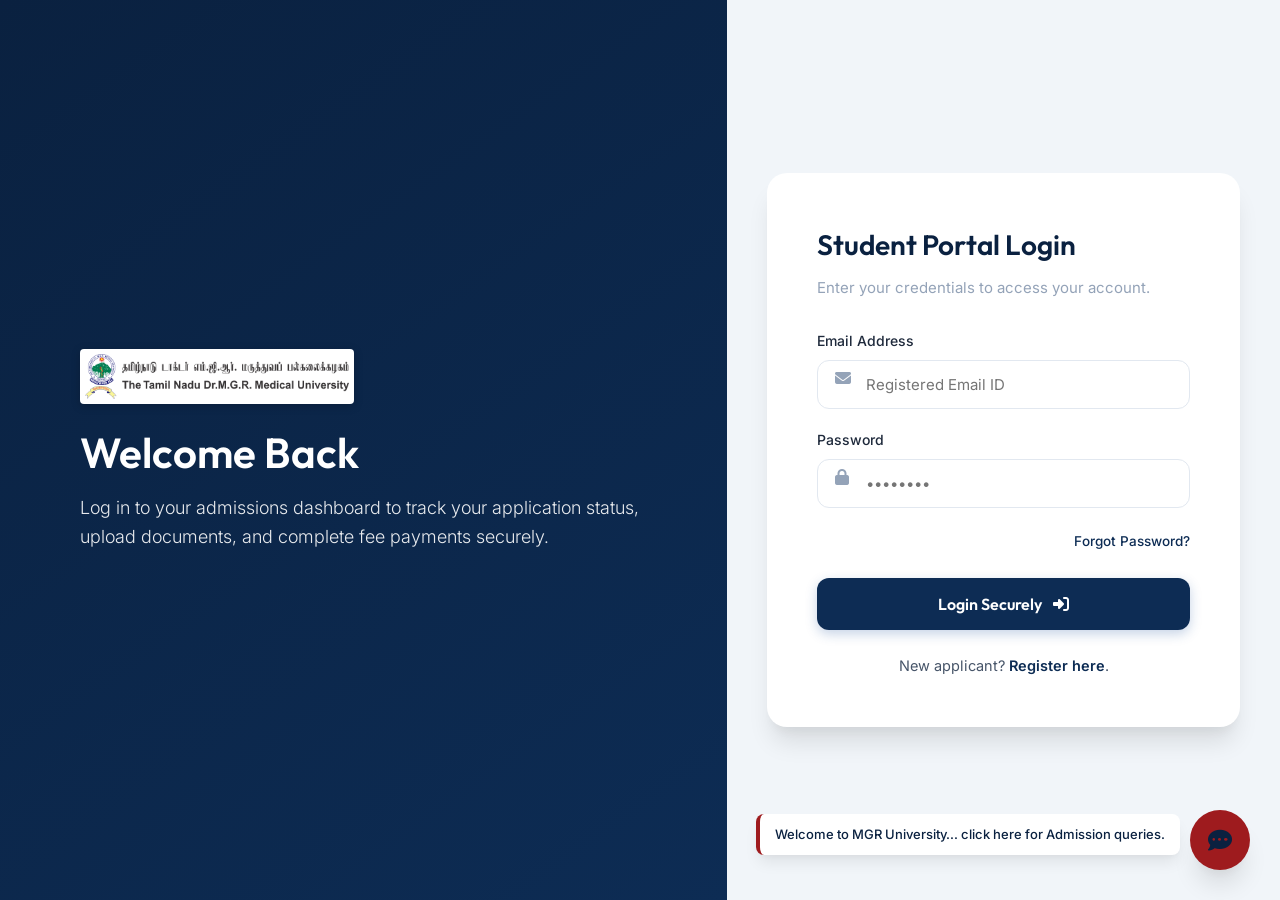
==== login.html @ fed4f210 "first commit" ====
<!DOCTYPE html>
<html lang="en">
<head>
    <meta charset="UTF-8">
    <meta name="viewport" content="width=device-width, initial-scale=1.0">
    <title>Student Login | The Tamil Nadu Dr.M.G.R. Medical University</title>
    <link rel="stylesheet" href="css/style.css">
</head>
<body>

    <div class="auth-wrapper">
        <!-- Sidebar Branding -->
        <div class="auth-sidebar">
            <div class="auth-sidebar-content">
                <div class="mgr-logo">
                    <img src="images/logo.png" alt="TNMGRMU Logo" style="height: 55px; filter: drop-shadow(0 2px 4px rgba(0,0,0,0.2)); background: white; padding: 5px; border-radius: 4px;" onerror="this.src='https://www.tnmgrmu.ac.in/images/tnmgrmu_logo.png'">
                </div>
                <h1>Welcome Back</h1>
                <p>Log in to your admissions dashboard to track your application status, upload documents, and complete fee payments securely.</p>
            </div>
        </div>

        <!-- Login Form -->
        <div class="auth-main">
            <div class="auth-card">
                <div class="auth-header">
                    <h2>Student Portal Login</h2>
                    <p>Enter your credentials to access your account.</p>
                </div>

                <form action="dashboard.html" method="GET" id="loginForm">
                    <div class="form-group">
                        <label for="email">Email Address</label>
                        <input type="email" id="email" name="email" placeholder="Registered Email ID" required>
                        <i class="fas fa-envelope icon"></i>
                    </div>

                    <div class="form-group">
                        <label for="password">Password</label>
                        <input type="password" id="password" name="password" placeholder="••••••••" required>
                        <i class="fas fa-lock icon"></i>
                    </div>

                    <div style="text-align: right; margin-bottom: 24px;">
                        <a href="#" style="font-size: 13.5px; font-weight: 500;">Forgot Password?</a>
                    </div>

                    <button type="submit" class="btn-primary">Login Securely <i class="fas fa-sign-in-alt" style="margin-left: 8px;"></i></button>
                </form>

                <div class="auth-footer">
                    <p>New applicant? <a href="signup.html" style="font-weight: 600;">Register here</a>.</p>
                </div>
            </div>
        </div>
    </div>

    <!-- Scripts -->
    <script src="js/main.js"></script>
</body>
</html>
---- css/style.css ----
@import url('https://fonts.googleapis.com/css2?family=Outfit:wght@300;400;500;600;700&family=Inter:wght@400;500;600&display=swap');
@import url('https://cdnjs.cloudflare.com/ajax/libs/font-awesome/6.4.0/css/all.min.css');

:root {
    /* TNMGRMU Branding Colors */
    --primary: #0D2C54;         /* Traditional Blue */
    --primary-dark: #0A2140;    /* Deep Navy */
    --primary-light: #E8EEF5;   /* Very Light Blue */
    
    --secondary: #9E1B1E;       /* Maroon/Red */
    --secondary-hover: #801416; /* Darker Maroon */
    --secondary-light: #F5E9E9; /* Light Red Tint */

    --accent: #E11D48;          /* Rose/Red for alerts */
    --success: #10B981;         /* Green for success */

    /* Neutrals */
    --text-dark: #1E293B;       /* Slate 800 */
    --text-mid: #475569;        /* Slate 600 */
    --text-light: #94A3B8;      /* Slate 400 */
    
    --bg-main: #F1F5F9;         /* Slate 100 */
    --bg-white: #FFFFFF;
    --border: #E2E8F0;          /* Slate 200 */
    
    /* Layout Variables */
    --radius-sm: 6px;
    --radius-md: 12px;
    --radius-lg: 20px;
    
    --shadow-sm: 0 4px 6px -1px rgba(0, 0, 0, 0.05), 0 2px 4px -1px rgba(0, 0, 0, 0.03);
    --shadow-md: 0 10px 15px -3px rgba(0, 0, 0, 0.08), 0 4px 6px -2px rgba(0, 0, 0, 0.04);
    --shadow-lg: 0 20px 25px -5px rgba(0, 0, 0, 0.1), 0 10px 10px -5px rgba(0, 0, 0, 0.04);
}

/* ─────────────────────────────────────────────────────────── */
/* BASE RESETS */
/* ─────────────────────────────────────────────────────────── */
* {
    margin: 0;
    padding: 0;
    box-sizing: border-box;
}

body {
    font-family: 'Inter', sans-serif;
    background-color: var(--bg-main);
    color: var(--text-mid);
    line-height: 1.6;
    min-height: 100vh;
    display: flex;
    flex-direction: column;
}

h1, h2, h3, h4, h5, h6 {
    font-family: 'Outfit', sans-serif;
    color: var(--text-dark);
    font-weight: 600;
}

a {
    text-decoration: none;
    color: var(--primary);
    transition: all 0.3s ease;
}

a:hover {
    color: var(--primary-dark);
}

/* ─────────────────────────────────────────────────────────── */
/* SPLIT SCREEN AUTHENTICATION LAYOUT */
/* ─────────────────────────────────────────────────────────── */
.auth-wrapper {
    display: flex;
    min-height: 100vh;
    width: 100%;
    background-color: var(--bg-white);
}

.auth-sidebar {
    flex: 1.2;
    background: linear-gradient(145deg, var(--primary-dark) 0%, var(--primary) 100%);
    position: relative;
    display: flex;
    flex-direction: column;
    justify-content: center;
    padding: 60px 80px;
    color: var(--bg-white);
    overflow: hidden;
}

.auth-sidebar::before {
    content: '';
    position: absolute;
    inset: 0;
    background-image: url('https://www.transparenttextures.com/patterns/cubes.png');
    opacity: 0.15;
    pointer-events: none;
}

.auth-sidebar-content {
    position: relative;
    z-index: 2;
    animation: fadeIn 1s cubic-bezier(0.16, 1, 0.3, 1);
}

.mgr-logo {
    font-family: 'Outfit', sans-serif;
    font-size: 32px;
    font-weight: 700;
    display: flex;
    align-items: center;
    gap: 12px;
    margin-bottom: 24px;
    color: var(--secondary);
}

.mgr-logo i {
    font-size: 36px;
    background: var(--bg-white);
    color: var(--primary-dark);
    width: 56px;
    height: 56px;
    display: flex;
    align-items: center;
    justify-content: center;
    border-radius: 12px;
}

.auth-sidebar h1 {
    color: var(--bg-white);
    font-size: 42px;
    margin-bottom: 16px;
    line-height: 1.2;
}

.auth-sidebar p {
    font-size: 18px;
    opacity: 0.9;
    font-weight: 300;
}

/* ─────────────────────────────────────────────────────────── */
/* FORM SECTION */
/* ─────────────────────────────────────────────────────────── */
.auth-main {
    flex: 1;
    display: flex;
    flex-direction: column;
    justify-content: center;
    align-items: center;
    padding: 40px;
    background: var(--bg-main);
}

.auth-card {
    background: var(--bg-white);
    width: 100%;
    max-width: 480px;
    border-radius: var(--radius-lg);
    box-shadow: var(--shadow-lg);
    padding: 50px;
    animation: slideUp 0.8s cubic-bezier(0.16, 1, 0.3, 1);
}

.auth-header {
    margin-bottom: 30px;
}

.auth-header h2 {
    font-size: 28px;
    color: var(--primary-dark);
    margin-bottom: 8px;
}

.auth-header p {
    color: var(--text-light);
    font-size: 15px;
}

.form-group {
    margin-bottom: 20px;
    position: relative;
}

.form-group label {
    display: block;
    margin-bottom: 8px;
    font-size: 14px;
    font-weight: 500;
    color: var(--text-dark);
}

.form-group input, .form-group select {
    width: 100%;
    padding: 14px 16px;
    padding-left: 48px;
    border: 1.5px solid var(--border);
    border-radius: var(--radius-md);
    font-family: inherit;
    font-size: 15px;
    color: var(--text-dark);
    background: var(--bg-white);
    transition: all 0.3s ease;
}

.form-group input:focus, .form-group select:focus {
    outline: none;
    border-color: var(--primary);
    box-shadow: 0 0 0 4px var(--primary-light);
}

.form-group i.icon {
    position: absolute;
    left: 18px;
    top: 40px;
    color: var(--text-light);
    font-size: 16px;
    transition: color 0.3s ease;
}

.form-group input:focus + i.icon, .form-group select:focus + i.icon {
    color: var(--primary);
}

/* BUTTONS */
.btn-primary {
    width: 100%;
    background: var(--primary);
    color: var(--bg-white);
    border: none;
    padding: 16px;
    border-radius: var(--radius-md);
    font-size: 16px;
    font-weight: 600;
    font-family: 'Outfit', sans-serif;
    cursor: pointer;
    transition: all 0.3s ease;
    box-shadow: 0 4px 12px rgba(26, 79, 156, 0.25);
}

.btn-primary:hover {
    background: var(--primary-dark);
    transform: translateY(-2px);
    box-shadow: 0 6px 16px rgba(26, 79, 156, 0.35);
}

/* CONSENT CHECKBOX */
.consent-box {
    background: var(--secondary-light);
    border: 1px solid rgba(245, 166, 35, 0.3);
    padding: 16px;
    border-radius: var(--radius-md);
    margin-bottom: 24px;
    display: flex;
    align-items: flex-start;
    gap: 12px;
}

.consent-box input[type="checkbox"] {
    margin-top: 4px;
    width: 18px;
    height: 18px;
    cursor: pointer;
}

.consent-box label {
    font-size: 12px;
    line-height: 1.5;
    color: var(--text-mid);
    cursor: pointer;
}

.consent-box label a {
    color: var(--primary);
    font-weight: 600;
    text-decoration: underline;
}

.auth-footer {
    text-align: center;
    margin-top: 24px;
    font-size: 14.5px;
}

/* ─────────────────────────────────────────────────────────── */
/* LEGAL DOCUMENTS (PRIVACY & TERMS) */
/* ─────────────────────────────────────────────────────────── */
.doc-header {
    background: var(--primary-dark);
    color: var(--bg-white);
    padding: 60px 20px;
    text-align: center;
}

.doc-header h1 {
    color: var(--secondary);
    font-size: 42px;
    margin-bottom: 12px;
}

.doc-container {
    max-width: 900px;
    margin: 40px auto;
    background: var(--bg-white);
    padding: 50px;
    border-radius: var(--radius-lg);
    box-shadow: var(--shadow-sm);
}

.doc-section {
    margin-bottom: 30px;
}

.doc-section h3 {
    font-size: 22px;
    color: var(--primary);
    margin-bottom: 16px;
    padding-bottom: 8px;
    border-bottom: 1px solid var(--border);
}

.doc-section p {
    margin-bottom: 14px;
}

.doc-nav {
    display: flex;
    justify-content: center;
    gap: 20px;
    margin-bottom: 20px;
}

.doc-nav a {
    padding: 10px 20px;
    background: var(--bg-main);
    border-radius: var(--radius-md);
    font-weight: 500;
}

.doc-nav a:hover {
    background: var(--primary-light);
}

/* ─────────────────────────────────────────────────────────── */
/* ANIMATIONS */
/* ─────────────────────────────────────────────────────────── */
@keyframes slideUp {
    from { opacity: 0; transform: translateY(30px); }
    to { opacity: 1; transform: translateY(0); }
}

@keyframes fadeIn {
    from { opacity: 0; }
    to { opacity: 1; }
}
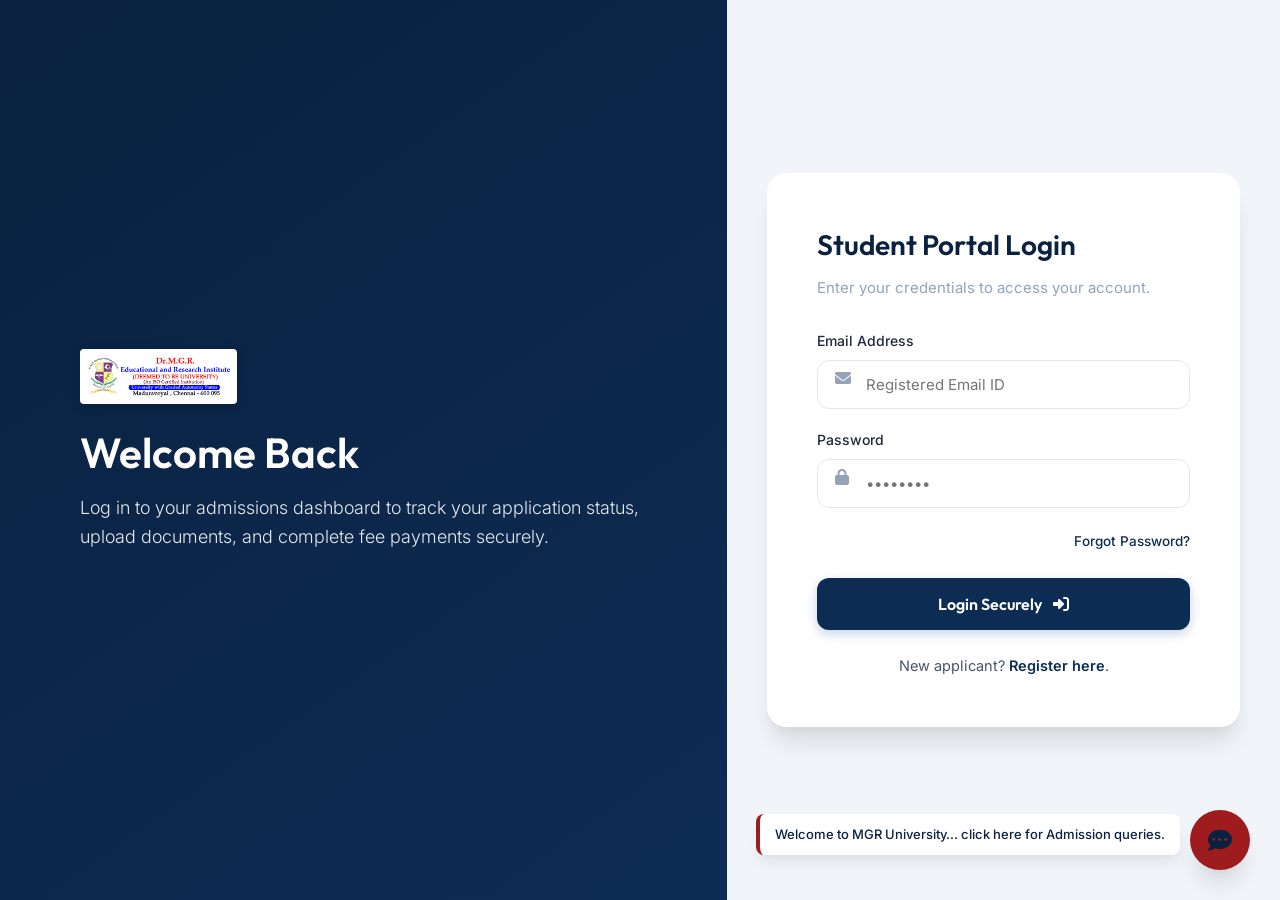
==== commit 79edf248: "Removed publication button and updated logo" ====
--- a/login.html
+++ b/login.html
@@ -13,7 +13,7 @@
         <div class="auth-sidebar">
             <div class="auth-sidebar-content">
                 <div class="mgr-logo">
-                    <img src="images/logo.png" alt="TNMGRMU Logo" style="height: 55px; filter: drop-shadow(0 2px 4px rgba(0,0,0,0.2)); background: white; padding: 5px; border-radius: 4px;" onerror="this.src='https://www.tnmgrmu.ac.in/images/tnmgrmu_logo.png'">
+                    <img src="images/logo.png" alt="Dr. M.G.R. Educational and Research Institute Logo" style="height: 55px; filter: drop-shadow(0 2px 4px rgba(0,0,0,0.2)); background: white; padding: 5px; border-radius: 4px;">
                 </div>
                 <h1>Welcome Back</h1>
                 <p>Log in to your admissions dashboard to track your application status, upload documents, and complete fee payments securely.</p>
--- a/css/style.css
+++ b/css/style.css
@@ -355,3 +355,110 @@
     from { opacity: 0; }
     to { opacity: 1; }
 }
+
+/* ─────────────────────────────────────────────────────────── */
+/* MOBILE RESPONSIVENESS */
+/* ─────────────────────────────────────────────────────────── */
+@media screen and (max-width: 768px) {
+    /* Split Screen Auth */
+    .auth-wrapper {
+        flex-direction: column;
+    }
+
+    .auth-sidebar {
+        padding: 40px 20px;
+        text-align: center;
+        flex: none;
+    }
+
+    .mgr-logo {
+        justify-content: center;
+    }
+
+    .mgr-logo img {
+        height: 45px !important;
+        margin-bottom: 10px;
+    }
+
+    .auth-sidebar h1 {
+        font-size: 28px;
+    }
+
+    .auth-sidebar p {
+        font-size: 15px;
+    }
+
+    .auth-main {
+        padding: 20px;
+        flex: none;
+    }
+
+    .auth-card {
+        padding: 30px 20px;
+    }
+
+    .auth-header h2 {
+        font-size: 24px;
+    }
+
+    /* Homepage Navigation */
+    .navbar {
+        flex-direction: column;
+        padding: 20px;
+        gap: 20px;
+    }
+
+    .nav-links {
+        flex-wrap: wrap;
+        justify-content: center;
+        gap: 15px;
+    }
+
+    .nav-links a {
+        font-size: 13px;
+    }
+
+    /* Homepage Hero */
+    .hero-content {
+        padding: 40px 20px;
+        margin-top: 20px;
+    }
+
+    .hero-content h1 {
+        font-size: 32px !important;
+    }
+
+    .hero-content p {
+        font-size: 16px;
+    }
+
+    .hero-actions {
+        flex-direction: column;
+        width: 100%;
+        gap: 12px;
+    }
+
+    .hero-actions a {
+        width: 100%;
+        text-align: center;
+    }
+
+    /* Documents */
+    .doc-container {
+        padding: 25px 15px;
+        margin: 20px 10px;
+    }
+
+    .doc-header {
+        padding: 40px 20px;
+    }
+
+    .doc-header h1 {
+        font-size: 30px;
+    }
+
+    .doc-nav {
+        flex-direction: column;
+        gap: 10px;
+    }
+}
